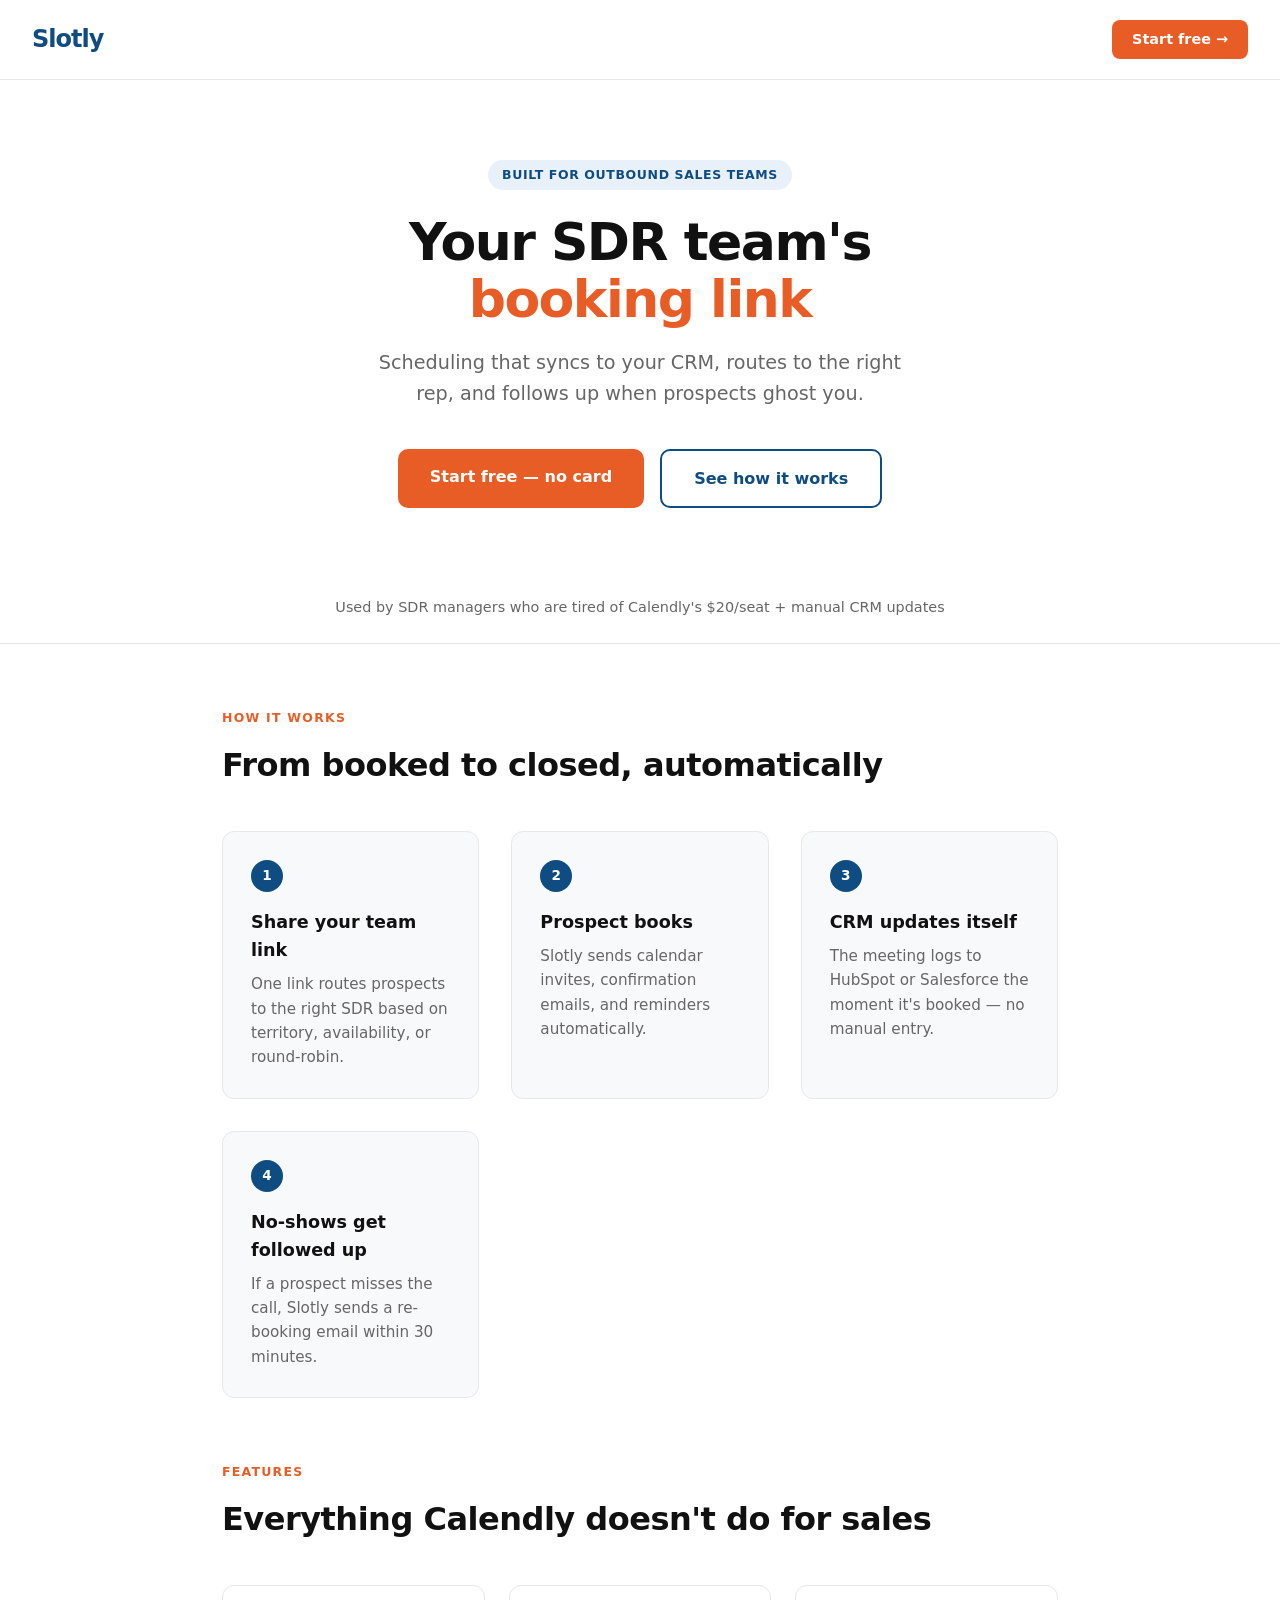
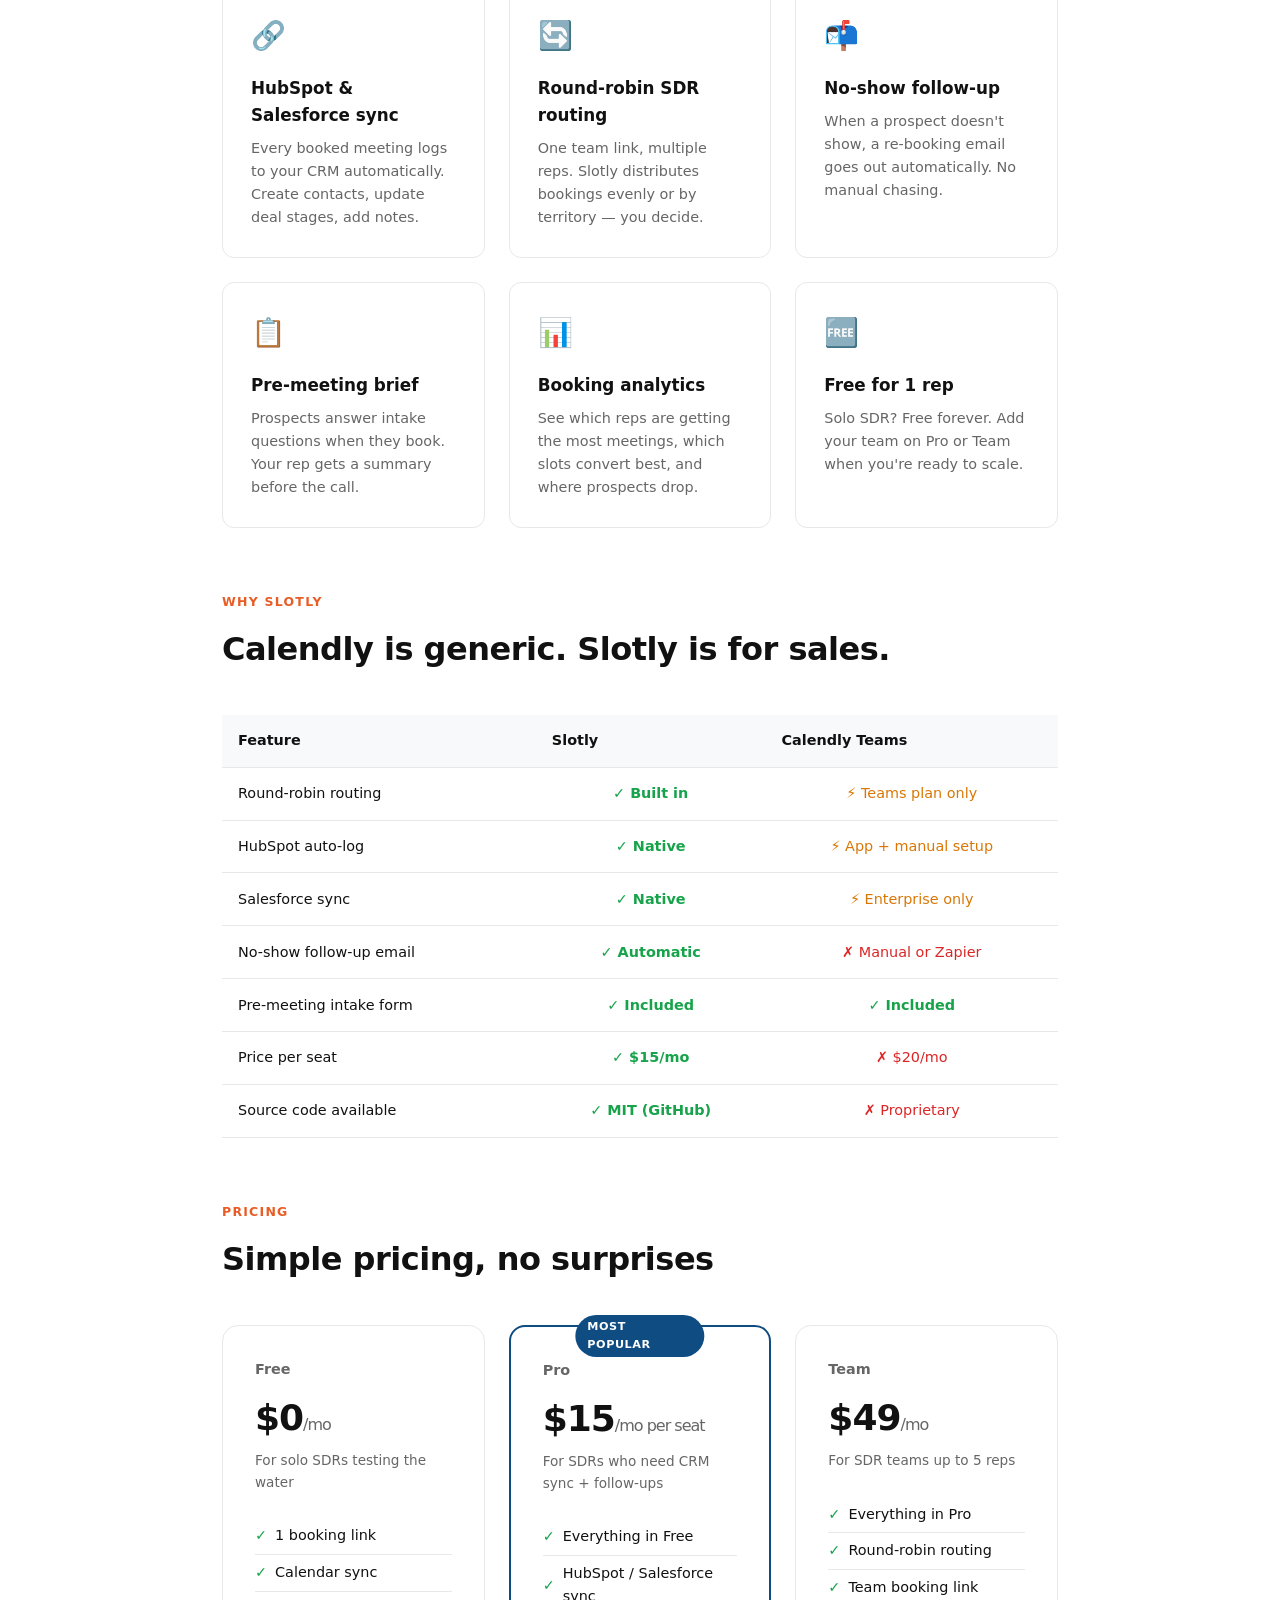
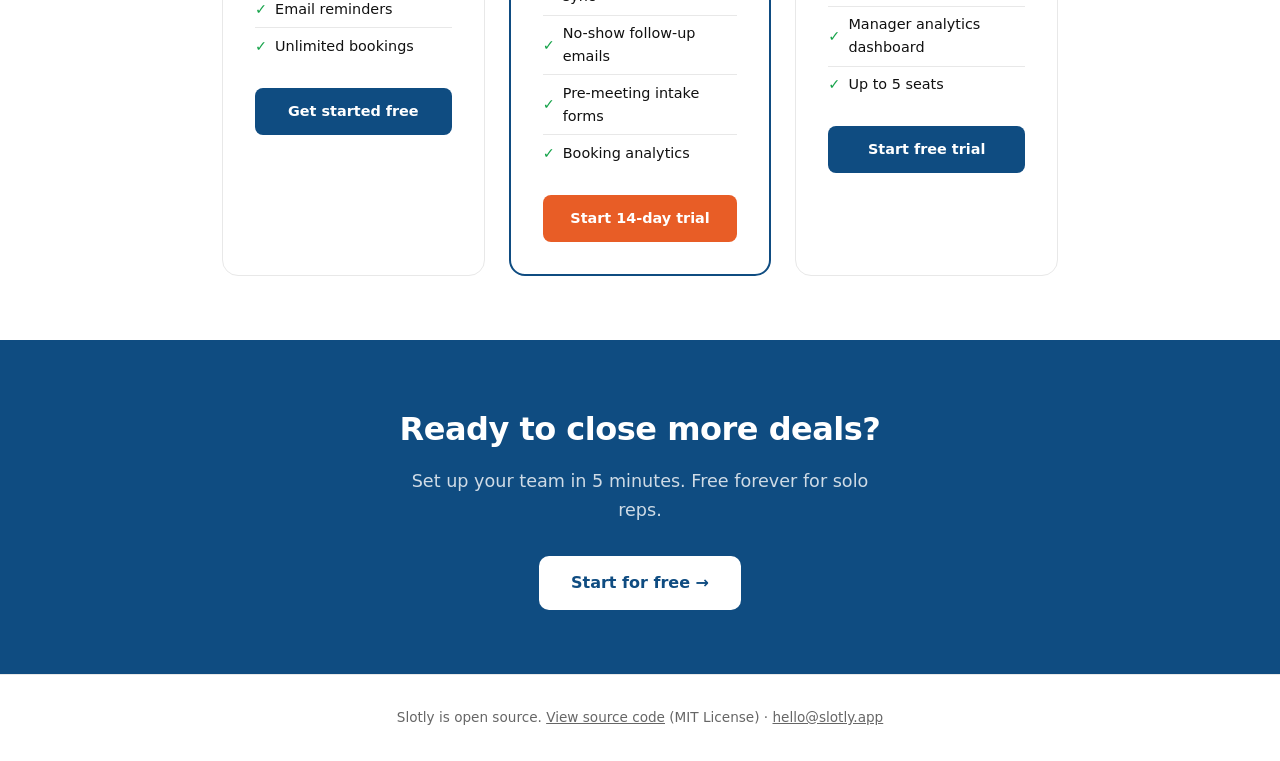
==== landing_page/index.html @ a9d8796b "feat(gtm): SDR-focused landing page replacing service-professional copy Vertical pivot: coaches/cons" ====
<!DOCTYPE html>
<html lang="en">
<head>
  <meta charset="UTF-8">
  <meta name="viewport" content="width=device-width, initial-scale=1.0">
  <title>Slotly — Scheduling built for SDR teams</title>
  <meta name="description" content="The booking link your sales team actually needs. CRM sync, round-robin routing, and no-show follow-up built in. $15/mo per rep.">
  <meta property="og:title" content="Slotly — Scheduling built for closing">
  <meta property="og:description" content="Calendly for outbound sales teams. Syncs to HubSpot/Salesforce, routes to the right rep, and follows up on no-shows automatically.">
  <meta property="og:type" content="website">
  <style>
    *, *::before, *::after { box-sizing: border-box; margin: 0; padding: 0; }

    :root {
      --blue: #0F4C81;
      --blue-dark: #0a3660;
      --blue-light: #e8f0fa;
      --orange: #E85D26;
      --text: #111;
      --muted: #666;
      --border: #e8e8e8;
    }

    body {
      font-family: -apple-system, BlinkMacSystemFont, 'Segoe UI', system-ui, sans-serif;
      color: var(--text);
      background: #fff;
      line-height: 1.6;
    }

    /* NAV */
    nav {
      display: flex;
      justify-content: space-between;
      align-items: center;
      padding: 1.25rem 2rem;
      border-bottom: 1px solid var(--border);
      position: sticky;
      top: 0;
      background: rgba(255,255,255,0.95);
      backdrop-filter: blur(8px);
      z-index: 100;
    }
    .logo { font-size: 1.5rem; font-weight: 800; color: var(--blue); text-decoration: none; letter-spacing: -1px; }
    .nav-cta {
      background: var(--orange); color: white; border: none;
      padding: 0.5rem 1.25rem; border-radius: 8px;
      font-size: 0.9rem; font-weight: 600; cursor: pointer; text-decoration: none;
      transition: background 0.2s;
    }
    .nav-cta:hover { background: #c94d1e; }

    /* HERO */
    .hero {
      max-width: 780px; margin: 5rem auto 4rem;
      padding: 0 2rem; text-align: center;
    }
    .hero-badge {
      display: inline-block; background: var(--blue-light); color: var(--blue);
      font-size: 0.78rem; font-weight: 700; padding: 0.3rem 0.85rem;
      border-radius: 100px; margin-bottom: 1.5rem;
      text-transform: uppercase; letter-spacing: 0.05em;
    }
    h1 {
      font-size: clamp(2rem, 5vw, 3.25rem);
      font-weight: 900; line-height: 1.1; letter-spacing: -1.5px;
      margin-bottom: 1.25rem;
    }
    h1 span { color: var(--orange); }
    .hero p {
      font-size: 1.2rem; color: var(--muted); max-width: 540px;
      margin: 0 auto 2.5rem;
    }
    .hero-ctas { display: flex; gap: 1rem; justify-content: center; flex-wrap: wrap; }
    .btn-primary {
      background: var(--orange); color: white;
      padding: 0.9rem 2rem; border-radius: 10px;
      font-size: 1rem; font-weight: 700; text-decoration: none;
      transition: background 0.2s; display: inline-block;
    }
    .btn-primary:hover { background: #c94d1e; }
    .btn-secondary {
      background: transparent; color: var(--blue);
      padding: 0.9rem 2rem; border-radius: 10px;
      font-size: 1rem; font-weight: 600; text-decoration: none;
      border: 2px solid var(--blue); transition: all 0.2s; display: inline-block;
    }
    .btn-secondary:hover { background: var(--blue); color: white; }

    /* SOCIAL PROOF */
    .proof {
      text-align: center; padding: 1.5rem 2rem;
      color: var(--muted); font-size: 0.9rem; border-bottom: 1px solid var(--border);
    }

    /* HOW IT WORKS */
    .section { max-width: 900px; margin: 4rem auto; padding: 0 2rem; }
    .section-label {
      font-size: 0.78rem; font-weight: 700; color: var(--orange);
      text-transform: uppercase; letter-spacing: 0.1em; margin-bottom: 0.75rem;
    }
    h2 { font-size: 2rem; font-weight: 800; letter-spacing: -0.5px; margin-bottom: 2.5rem; }

    .steps { display: grid; grid-template-columns: repeat(auto-fit, minmax(220px, 1fr)); gap: 2rem; }
    .step {
      background: #f8f9fa; border-radius: 12px; padding: 1.75rem;
      border: 1px solid var(--border);
    }
    .step-num {
      width: 2rem; height: 2rem; border-radius: 50%;
      background: var(--blue); color: white;
      font-size: 0.85rem; font-weight: 700;
      display: flex; align-items: center; justify-content: center;
      margin-bottom: 1rem;
    }
    .step h3 { font-size: 1.1rem; font-weight: 700; margin-bottom: 0.5rem; }
    .step p { font-size: 0.95rem; color: var(--muted); }

    /* FEATURES */
    .features { display: grid; grid-template-columns: repeat(auto-fit, minmax(260px, 1fr)); gap: 1.5rem; }
    .feature {
      padding: 1.75rem; border: 1px solid var(--border); border-radius: 12px;
    }
    .feature-icon { font-size: 1.75rem; margin-bottom: 1rem; }
    .feature h3 { font-size: 1.05rem; font-weight: 700; margin-bottom: 0.5rem; }
    .feature p { font-size: 0.9rem; color: var(--muted); }

    /* PRICING */
    .pricing { display: grid; grid-template-columns: repeat(auto-fit, minmax(220px, 1fr)); gap: 1.5rem; }
    .plan {
      border: 1px solid var(--border); border-radius: 16px;
      padding: 2rem; position: relative;
    }
    .plan.featured {
      border-color: var(--blue); border-width: 2px;
    }
    .plan-badge {
      position: absolute; top: -0.75rem; left: 50%; transform: translateX(-50%);
      background: var(--blue); color: white;
      font-size: 0.7rem; font-weight: 700; padding: 0.2rem 0.75rem;
      border-radius: 100px; text-transform: uppercase; letter-spacing: 0.05em;
    }
    .plan-name { font-size: 0.9rem; font-weight: 600; color: var(--muted); margin-bottom: 0.5rem; }
    .plan-price { font-size: 2.25rem; font-weight: 900; letter-spacing: -1px; margin-bottom: 0.25rem; }
    .plan-price span { font-size: 1rem; font-weight: 400; color: var(--muted); }
    .plan-desc { font-size: 0.85rem; color: var(--muted); margin-bottom: 1.5rem; }
    .plan ul { list-style: none; padding: 0; margin-bottom: 1.5rem; }
    .plan ul li {
      font-size: 0.9rem; padding: 0.4rem 0;
      border-bottom: 1px solid var(--border);
      display: flex; align-items: center; gap: 0.5rem;
    }
    .plan ul li:last-child { border-bottom: none; }
    .check { color: #16a34a; font-weight: 700; }
    .plan-cta {
      display: block; text-align: center;
      background: var(--blue); color: white;
      padding: 0.75rem; border-radius: 8px;
      font-size: 0.9rem; font-weight: 600; text-decoration: none;
      transition: background 0.2s;
    }
    .plan-cta:hover { background: var(--blue-dark); }
    .plan.featured .plan-cta { background: var(--orange); }
    .plan.featured .plan-cta:hover { background: #c94d1e; }

    /* VS TABLE */
    .vs-table { width: 100%; border-collapse: collapse; margin-top: 2rem; }
    .vs-table th, .vs-table td {
      padding: 0.9rem 1rem; text-align: left; font-size: 0.9rem;
      border-bottom: 1px solid var(--border);
    }
    .vs-table th { font-weight: 700; background: #f8f9fa; }
    .vs-table td:not(:first-child) { text-align: center; }
    .v-yes { color: #16a34a; font-weight: 700; }
    .v-no { color: #dc2626; }
    .v-partial { color: #d97706; }

    /* CTA BAND */
    .cta-band {
      background: var(--blue); color: white;
      text-align: center; padding: 4rem 2rem;
      margin: 4rem 0 0;
    }
    .cta-band h2 { color: white; margin-bottom: 0.75rem; }
    .cta-band p { color: rgba(255,255,255,0.8); max-width: 480px; margin: 0 auto 2rem; font-size: 1.1rem; }
    .btn-white {
      background: white; color: var(--blue);
      padding: 0.9rem 2rem; border-radius: 10px;
      font-size: 1rem; font-weight: 700; text-decoration: none;
      display: inline-block; transition: opacity 0.2s;
    }
    .btn-white:hover { opacity: 0.9; }

    /* FOOTER */
    footer {
      text-align: center; padding: 2rem;
      color: var(--muted); font-size: 0.85rem;
      border-top: 1px solid var(--border);
    }
    footer a { color: var(--muted); }
  </style>
</head>
<body>

<!-- NAV -->
<nav>
  <a href="/" class="logo">Slotly</a>
  <a href="#pricing" class="nav-cta">Start free →</a>
</nav>

<!-- HERO -->
<section class="hero">
  <div class="hero-badge">Built for outbound sales teams</div>
  <h1>Your SDR team's<br><span>booking link</span></h1>
  <p>Scheduling that syncs to your CRM, routes to the right rep, and follows up when prospects ghost you.</p>
  <div class="hero-ctas">
    <a href="#pricing" class="btn-primary">Start free — no card</a>
    <a href="#how-it-works" class="btn-secondary">See how it works</a>
  </div>
</section>

<!-- PROOF -->
<div class="proof">
  Used by SDR managers who are tired of Calendly's $20/seat + manual CRM updates
</div>

<!-- HOW IT WORKS -->
<section class="section" id="how-it-works">
  <div class="section-label">How it works</div>
  <h2>From booked to closed, automatically</h2>
  <div class="steps">
    <div class="step">
      <div class="step-num">1</div>
      <h3>Share your team link</h3>
      <p>One link routes prospects to the right SDR based on territory, availability, or round-robin.</p>
    </div>
    <div class="step">
      <div class="step-num">2</div>
      <h3>Prospect books</h3>
      <p>Slotly sends calendar invites, confirmation emails, and reminders automatically.</p>
    </div>
    <div class="step">
      <div class="step-num">3</div>
      <h3>CRM updates itself</h3>
      <p>The meeting logs to HubSpot or Salesforce the moment it's booked — no manual entry.</p>
    </div>
    <div class="step">
      <div class="step-num">4</div>
      <h3>No-shows get followed up</h3>
      <p>If a prospect misses the call, Slotly sends a re-booking email within 30 minutes.</p>
    </div>
  </div>
</section>

<!-- FEATURES -->
<section class="section">
  <div class="section-label">Features</div>
  <h2>Everything Calendly doesn't do for sales</h2>
  <div class="features">
    <div class="feature">
      <div class="feature-icon">🔗</div>
      <h3>HubSpot & Salesforce sync</h3>
      <p>Every booked meeting logs to your CRM automatically. Create contacts, update deal stages, add notes.</p>
    </div>
    <div class="feature">
      <div class="feature-icon">🔄</div>
      <h3>Round-robin SDR routing</h3>
      <p>One team link, multiple reps. Slotly distributes bookings evenly or by territory — you decide.</p>
    </div>
    <div class="feature">
      <div class="feature-icon">📬</div>
      <h3>No-show follow-up</h3>
      <p>When a prospect doesn't show, a re-booking email goes out automatically. No manual chasing.</p>
    </div>
    <div class="feature">
      <div class="feature-icon">📋</div>
      <h3>Pre-meeting brief</h3>
      <p>Prospects answer intake questions when they book. Your rep gets a summary before the call.</p>
    </div>
    <div class="feature">
      <div class="feature-icon">📊</div>
      <h3>Booking analytics</h3>
      <p>See which reps are getting the most meetings, which slots convert best, and where prospects drop.</p>
    </div>
    <div class="feature">
      <div class="feature-icon">🆓</div>
      <h3>Free for 1 rep</h3>
      <p>Solo SDR? Free forever. Add your team on Pro or Team when you're ready to scale.</p>
    </div>
  </div>
</section>

<!-- VS TABLE -->
<section class="section">
  <div class="section-label">Why Slotly</div>
  <h2>Calendly is generic. Slotly is for sales.</h2>
  <table class="vs-table">
    <thead>
      <tr>
        <th>Feature</th>
        <th>Slotly</th>
        <th>Calendly Teams</th>
      </tr>
    </thead>
    <tbody>
      <tr>
        <td>Round-robin routing</td>
        <td class="v-yes">✓ Built in</td>
        <td class="v-partial">⚡ Teams plan only</td>
      </tr>
      <tr>
        <td>HubSpot auto-log</td>
        <td class="v-yes">✓ Native</td>
        <td class="v-partial">⚡ App + manual setup</td>
      </tr>
      <tr>
        <td>Salesforce sync</td>
        <td class="v-yes">✓ Native</td>
        <td class="v-partial">⚡ Enterprise only</td>
      </tr>
      <tr>
        <td>No-show follow-up email</td>
        <td class="v-yes">✓ Automatic</td>
        <td class="v-no">✗ Manual or Zapier</td>
      </tr>
      <tr>
        <td>Pre-meeting intake form</td>
        <td class="v-yes">✓ Included</td>
        <td class="v-yes">✓ Included</td>
      </tr>
      <tr>
        <td>Price per seat</td>
        <td class="v-yes">✓ $15/mo</td>
        <td class="v-no">✗ $20/mo</td>
      </tr>
      <tr>
        <td>Source code available</td>
        <td class="v-yes">✓ MIT (GitHub)</td>
        <td class="v-no">✗ Proprietary</td>
      </tr>
    </tbody>
  </table>
</section>

<!-- PRICING -->
<section class="section" id="pricing">
  <div class="section-label">Pricing</div>
  <h2>Simple pricing, no surprises</h2>
  <div class="pricing">
    <div class="plan">
      <div class="plan-name">Free</div>
      <div class="plan-price">$0<span>/mo</span></div>
      <div class="plan-desc">For solo SDRs testing the water</div>
      <ul>
        <li><span class="check">✓</span> 1 booking link</li>
        <li><span class="check">✓</span> Calendar sync</li>
        <li><span class="check">✓</span> Email reminders</li>
        <li><span class="check">✓</span> Unlimited bookings</li>
      </ul>
      <a href="#" class="plan-cta">Get started free</a>
    </div>
    <div class="plan featured">
      <div class="plan-badge">Most popular</div>
      <div class="plan-name">Pro</div>
      <div class="plan-price">$15<span>/mo per seat</span></div>
      <div class="plan-desc">For SDRs who need CRM sync + follow-ups</div>
      <ul>
        <li><span class="check">✓</span> Everything in Free</li>
        <li><span class="check">✓</span> HubSpot / Salesforce sync</li>
        <li><span class="check">✓</span> No-show follow-up emails</li>
        <li><span class="check">✓</span> Pre-meeting intake forms</li>
        <li><span class="check">✓</span> Booking analytics</li>
      </ul>
      <a href="#" class="plan-cta">Start 14-day trial</a>
    </div>
    <div class="plan">
      <div class="plan-name">Team</div>
      <div class="plan-price">$49<span>/mo</span></div>
      <div class="plan-desc">For SDR teams up to 5 reps</div>
      <ul>
        <li><span class="check">✓</span> Everything in Pro</li>
        <li><span class="check">✓</span> Round-robin routing</li>
        <li><span class="check">✓</span> Team booking link</li>
        <li><span class="check">✓</span> Manager analytics dashboard</li>
        <li><span class="check">✓</span> Up to 5 seats</li>
      </ul>
      <a href="#" class="plan-cta">Start free trial</a>
    </div>
  </div>
</section>

<!-- FINAL CTA -->
<div class="cta-band">
  <h2>Ready to close more deals?</h2>
  <p>Set up your team in 5 minutes. Free forever for solo reps.</p>
  <a href="#" class="btn-white">Start for free →</a>
</div>

<!-- FOOTER -->
<footer>
  <p>Slotly is open source. <a href="https://github.com/Acustimet/slotly">View source code</a> (MIT License) · <a href="mailto:hello@slotly.app">hello@slotly.app</a></p>
</footer>

</body>
</html>
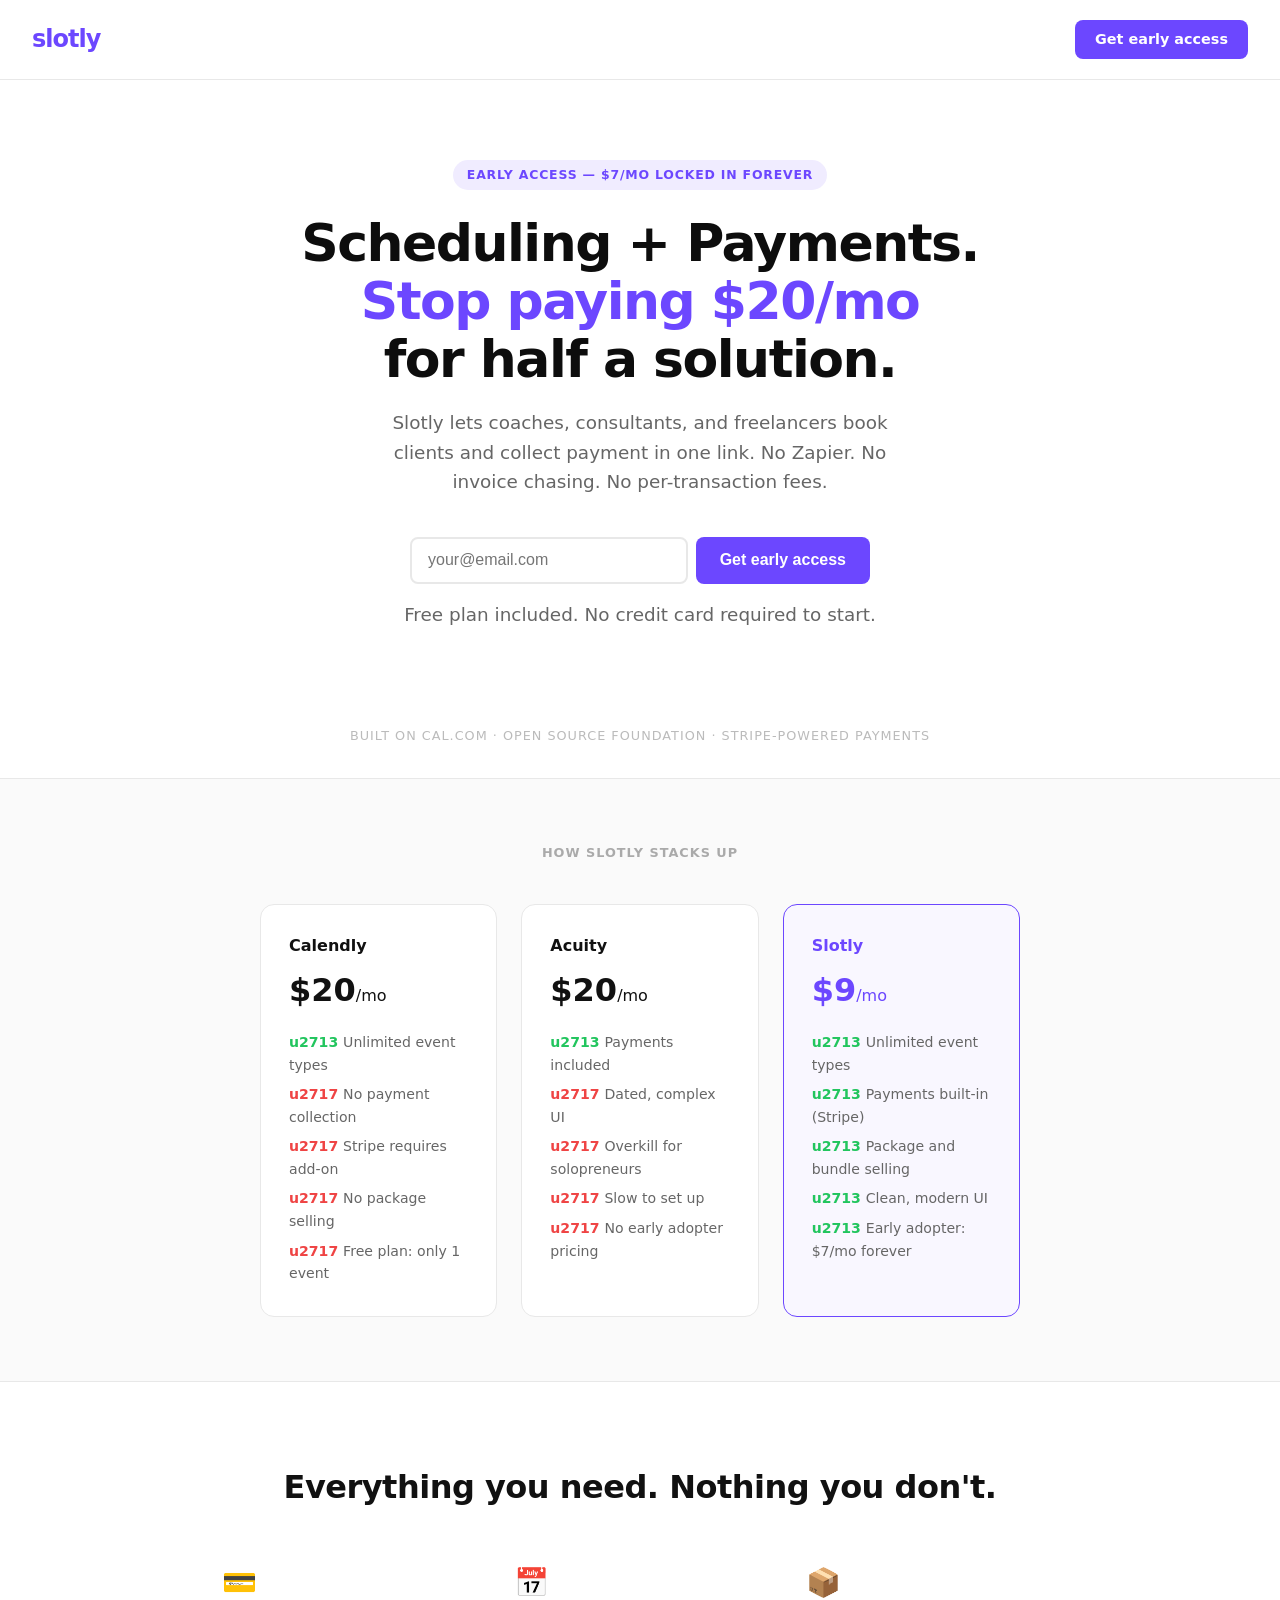
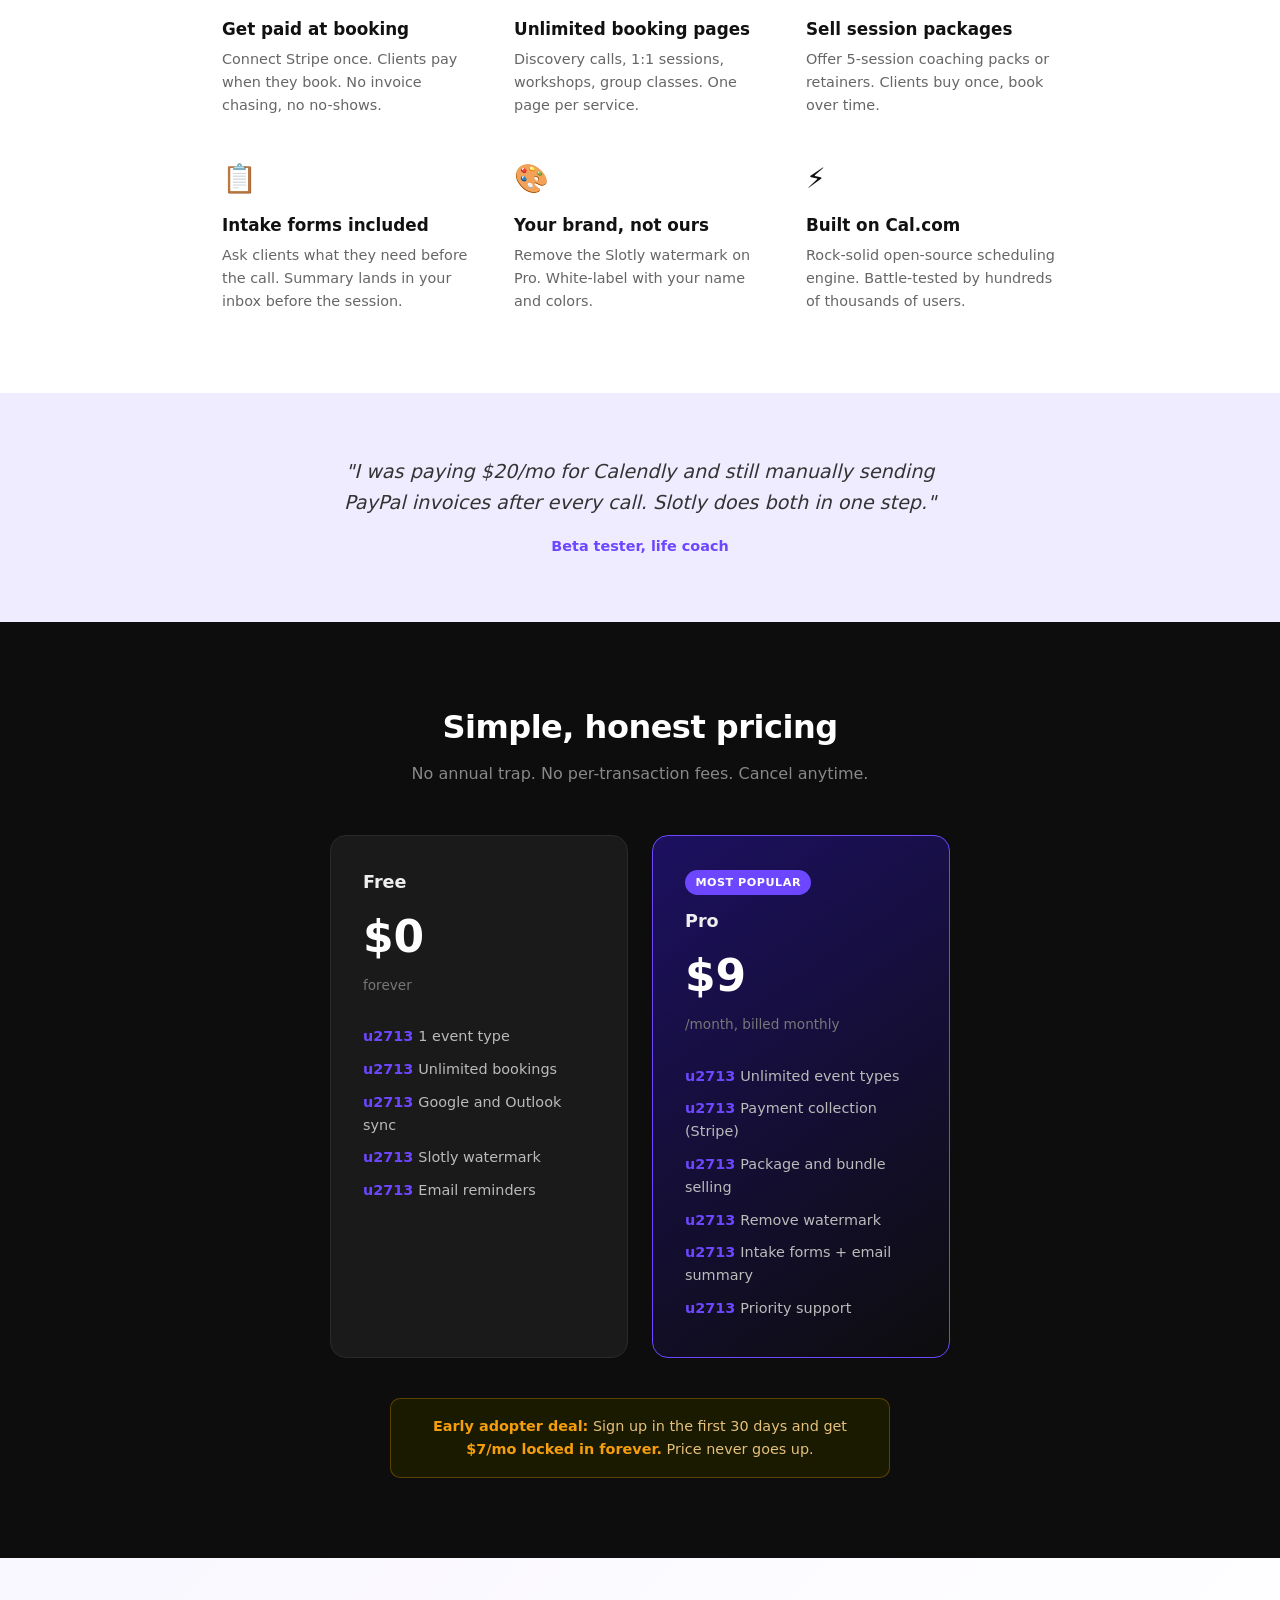
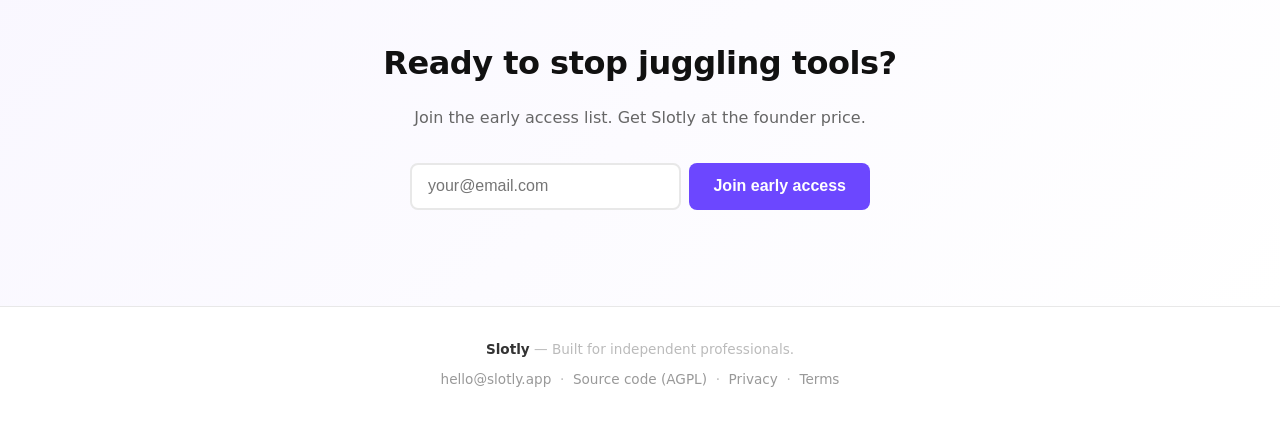
==== commit ac2311fa: "revert(gtm): restore coach/consultant ICP — SDR pivot contradicts SON-7.1 decision\n\nSON-7.1 explic" ====
--- a/landing_page/index.html
+++ b/landing_page/index.html
@@ -3,403 +3,173 @@
 <head>
   <meta charset="UTF-8">
   <meta name="viewport" content="width=device-width, initial-scale=1.0">
-  <title>Slotly — Scheduling built for SDR teams</title>
-  <meta name="description" content="The booking link your sales team actually needs. CRM sync, round-robin routing, and no-show follow-up built in. $15/mo per rep.">
-  <meta property="og:title" content="Slotly — Scheduling built for closing">
-  <meta property="og:description" content="Calendly for outbound sales teams. Syncs to HubSpot/Salesforce, routes to the right rep, and follows up on no-shows automatically.">
+  <title>Slotly — Scheduling + Payments for Coaches and Consultants</title>
+  <meta name="description" content="Book clients and collect payment in one link. $9/mo. No per-transaction fees.">
+  <meta property="og:title" content="Slotly — Scheduling + Payments. $9/mo.">
+  <meta property="og:description" content="Stop juggling Calendly and Stripe. One link, book and pay. Built for coaches, consultants, and freelancers.">
   <meta property="og:type" content="website">
   <style>
     *, *::before, *::after { box-sizing: border-box; margin: 0; padding: 0; }
-
-    :root {
-      --blue: #0F4C81;
-      --blue-dark: #0a3660;
-      --blue-light: #e8f0fa;
-      --orange: #E85D26;
-      --text: #111;
-      --muted: #666;
-      --border: #e8e8e8;
-    }
-
-    body {
-      font-family: -apple-system, BlinkMacSystemFont, 'Segoe UI', system-ui, sans-serif;
-      color: var(--text);
-      background: #fff;
-      line-height: 1.6;
-    }
-
-    /* NAV */
-    nav {
-      display: flex;
-      justify-content: space-between;
-      align-items: center;
-      padding: 1.25rem 2rem;
-      border-bottom: 1px solid var(--border);
-      position: sticky;
-      top: 0;
-      background: rgba(255,255,255,0.95);
-      backdrop-filter: blur(8px);
-      z-index: 100;
-    }
-    .logo { font-size: 1.5rem; font-weight: 800; color: var(--blue); text-decoration: none; letter-spacing: -1px; }
-    .nav-cta {
-      background: var(--orange); color: white; border: none;
-      padding: 0.5rem 1.25rem; border-radius: 8px;
-      font-size: 0.9rem; font-weight: 600; cursor: pointer; text-decoration: none;
-      transition: background 0.2s;
-    }
-    .nav-cta:hover { background: #c94d1e; }
-
-    /* HERO */
-    .hero {
-      max-width: 780px; margin: 5rem auto 4rem;
-      padding: 0 2rem; text-align: center;
-    }
-    .hero-badge {
-      display: inline-block; background: var(--blue-light); color: var(--blue);
-      font-size: 0.78rem; font-weight: 700; padding: 0.3rem 0.85rem;
-      border-radius: 100px; margin-bottom: 1.5rem;
-      text-transform: uppercase; letter-spacing: 0.05em;
-    }
-    h1 {
-      font-size: clamp(2rem, 5vw, 3.25rem);
-      font-weight: 900; line-height: 1.1; letter-spacing: -1.5px;
-      margin-bottom: 1.25rem;
-    }
-    h1 span { color: var(--orange); }
-    .hero p {
-      font-size: 1.2rem; color: var(--muted); max-width: 540px;
-      margin: 0 auto 2.5rem;
-    }
-    .hero-ctas { display: flex; gap: 1rem; justify-content: center; flex-wrap: wrap; }
-    .btn-primary {
-      background: var(--orange); color: white;
-      padding: 0.9rem 2rem; border-radius: 10px;
-      font-size: 1rem; font-weight: 700; text-decoration: none;
-      transition: background 0.2s; display: inline-block;
-    }
-    .btn-primary:hover { background: #c94d1e; }
-    .btn-secondary {
-      background: transparent; color: var(--blue);
-      padding: 0.9rem 2rem; border-radius: 10px;
-      font-size: 1rem; font-weight: 600; text-decoration: none;
-      border: 2px solid var(--blue); transition: all 0.2s; display: inline-block;
-    }
-    .btn-secondary:hover { background: var(--blue); color: white; }
-
-    /* SOCIAL PROOF */
-    .proof {
-      text-align: center; padding: 1.5rem 2rem;
-      color: var(--muted); font-size: 0.9rem; border-bottom: 1px solid var(--border);
-    }
-
-    /* HOW IT WORKS */
-    .section { max-width: 900px; margin: 4rem auto; padding: 0 2rem; }
-    .section-label {
-      font-size: 0.78rem; font-weight: 700; color: var(--orange);
-      text-transform: uppercase; letter-spacing: 0.1em; margin-bottom: 0.75rem;
-    }
-    h2 { font-size: 2rem; font-weight: 800; letter-spacing: -0.5px; margin-bottom: 2.5rem; }
-
-    .steps { display: grid; grid-template-columns: repeat(auto-fit, minmax(220px, 1fr)); gap: 2rem; }
-    .step {
-      background: #f8f9fa; border-radius: 12px; padding: 1.75rem;
-      border: 1px solid var(--border);
-    }
-    .step-num {
-      width: 2rem; height: 2rem; border-radius: 50%;
-      background: var(--blue); color: white;
-      font-size: 0.85rem; font-weight: 700;
-      display: flex; align-items: center; justify-content: center;
-      margin-bottom: 1rem;
-    }
-    .step h3 { font-size: 1.1rem; font-weight: 700; margin-bottom: 0.5rem; }
-    .step p { font-size: 0.95rem; color: var(--muted); }
-
-    /* FEATURES */
-    .features { display: grid; grid-template-columns: repeat(auto-fit, minmax(260px, 1fr)); gap: 1.5rem; }
-    .feature {
-      padding: 1.75rem; border: 1px solid var(--border); border-radius: 12px;
-    }
-    .feature-icon { font-size: 1.75rem; margin-bottom: 1rem; }
-    .feature h3 { font-size: 1.05rem; font-weight: 700; margin-bottom: 0.5rem; }
+    :root { --purple: #6c47ff; --purple-dark: #5a38d9; --purple-light: #f0ecff; --muted: #666; --border: #e8e8e8; }
+    body { font-family: -apple-system, BlinkMacSystemFont, 'Segoe UI', system-ui, sans-serif; color: #111; background: #fff; line-height: 1.6; }
+    nav { display: flex; justify-content: space-between; align-items: center; padding: 1.25rem 2rem; border-bottom: 1px solid var(--border); position: sticky; top: 0; background: rgba(255,255,255,0.95); backdrop-filter: blur(8px); z-index: 100; }
+    .logo { font-size: 1.5rem; font-weight: 800; color: var(--purple); text-decoration: none; letter-spacing: -1px; }
+    .nav-cta { background: var(--purple); color: white; border: none; padding: 0.5rem 1.25rem; border-radius: 8px; font-size: 0.9rem; font-weight: 600; cursor: pointer; text-decoration: none; transition: background 0.2s; }
+    .nav-cta:hover { background: var(--purple-dark); }
+    .hero { max-width: 760px; margin: 5rem auto 4rem; padding: 0 2rem; text-align: center; }
+    .hero-badge { display: inline-block; background: var(--purple-light); color: var(--purple); font-size: 0.78rem; font-weight: 700; padding: 0.3rem 0.85rem; border-radius: 100px; margin-bottom: 1.5rem; text-transform: uppercase; letter-spacing: 0.8px; }
+    .hero h1 { font-size: clamp(2rem, 5vw, 3.25rem); font-weight: 800; line-height: 1.12; letter-spacing: -1.5px; margin-bottom: 1.25rem; color: #0d0d0d; }
+    .hero h1 .accent { color: var(--purple); }
+    .hero p { font-size: 1.15rem; color: var(--muted); max-width: 560px; margin: 0 auto 2.5rem; }
+    .signup-form { display: flex; gap: 0.5rem; max-width: 460px; margin: 0 auto 1rem; flex-wrap: wrap; justify-content: center; }
+    .signup-form input[type="email"] { flex: 1; min-width: 220px; padding: 0.8rem 1rem; border: 2px solid var(--border); border-radius: 8px; font-size: 1rem; outline: none; transition: border-color 0.2s; }
+    .signup-form input[type="email"]:focus { border-color: var(--purple); }
+    .signup-form button { background: var(--purple); color: white; border: none; padding: 0.8rem 1.5rem; border-radius: 8px; font-size: 1rem; font-weight: 600; cursor: pointer; white-space: nowrap; transition: background 0.2s; }
+    .signup-form button:hover { background: var(--purple-dark); }
+    .form-note { font-size: 0.8rem; color: #999; }
+    .social-proof { text-align: center; padding: 2rem; color: #bbb; font-size: 0.8rem; text-transform: uppercase; letter-spacing: 1px; }
+    .comparison { background: #fafafa; border-top: 1px solid var(--border); border-bottom: 1px solid var(--border); padding: 4rem 2rem; text-align: center; }
+    .comparison h2 { font-size: 0.8rem; font-weight: 600; color: #aaa; text-transform: uppercase; letter-spacing: 1px; margin-bottom: 2.5rem; }
+    .compare-grid { display: grid; grid-template-columns: repeat(auto-fit, minmax(220px, 1fr)); gap: 1.5rem; max-width: 760px; margin: 0 auto; }
+    .compare-card { background: white; border: 1.5px solid var(--border); border-radius: 14px; padding: 1.75rem; text-align: left; }
+    .compare-card.winner { border-color: var(--purple); background: #f9f7ff; }
+    .app-name { font-weight: 700; font-size: 1rem; margin-bottom: 0.4rem; }
+    .slotly-name { color: var(--purple); }
+    .price-tag { font-size: 2rem; font-weight: 800; margin-bottom: 0.75rem; }
+    .slotly-price { color: var(--purple); }
+    .compare-card ul { list-style: none; font-size: 0.88rem; color: var(--muted); }
+    .compare-card ul li { padding: 0.22rem 0; }
+    .compare-card ul li.yes::before { content: "\u2713 "; color: #22c55e; font-weight: 700; }
+    .compare-card ul li.no::before  { content: "\u2717 "; color: #ef4444; font-weight: 700; }
+    .features { max-width: 900px; margin: 5rem auto; padding: 0 2rem; }
+    .features h2 { text-align: center; font-size: 2rem; font-weight: 800; letter-spacing: -0.5px; margin-bottom: 3rem; }
+    .features-grid { display: grid; grid-template-columns: repeat(auto-fit, minmax(240px, 1fr)); gap: 2.5rem; }
+    .feature-icon { font-size: 1.75rem; margin-bottom: 0.6rem; }
+    .feature h3 { font-size: 1.05rem; font-weight: 700; margin-bottom: 0.35rem; }
     .feature p { font-size: 0.9rem; color: var(--muted); }
-
-    /* PRICING */
-    .pricing { display: grid; grid-template-columns: repeat(auto-fit, minmax(220px, 1fr)); gap: 1.5rem; }
-    .plan {
-      border: 1px solid var(--border); border-radius: 16px;
-      padding: 2rem; position: relative;
-    }
-    .plan.featured {
-      border-color: var(--blue); border-width: 2px;
-    }
-    .plan-badge {
-      position: absolute; top: -0.75rem; left: 50%; transform: translateX(-50%);
-      background: var(--blue); color: white;
-      font-size: 0.7rem; font-weight: 700; padding: 0.2rem 0.75rem;
-      border-radius: 100px; text-transform: uppercase; letter-spacing: 0.05em;
-    }
-    .plan-name { font-size: 0.9rem; font-weight: 600; color: var(--muted); margin-bottom: 0.5rem; }
-    .plan-price { font-size: 2.25rem; font-weight: 900; letter-spacing: -1px; margin-bottom: 0.25rem; }
-    .plan-price span { font-size: 1rem; font-weight: 400; color: var(--muted); }
-    .plan-desc { font-size: 0.85rem; color: var(--muted); margin-bottom: 1.5rem; }
-    .plan ul { list-style: none; padding: 0; margin-bottom: 1.5rem; }
-    .plan ul li {
-      font-size: 0.9rem; padding: 0.4rem 0;
-      border-bottom: 1px solid var(--border);
-      display: flex; align-items: center; gap: 0.5rem;
-    }
-    .plan ul li:last-child { border-bottom: none; }
-    .check { color: #16a34a; font-weight: 700; }
-    .plan-cta {
-      display: block; text-align: center;
-      background: var(--blue); color: white;
-      padding: 0.75rem; border-radius: 8px;
-      font-size: 0.9rem; font-weight: 600; text-decoration: none;
-      transition: background 0.2s;
-    }
-    .plan-cta:hover { background: var(--blue-dark); }
-    .plan.featured .plan-cta { background: var(--orange); }
-    .plan.featured .plan-cta:hover { background: #c94d1e; }
-
-    /* VS TABLE */
-    .vs-table { width: 100%; border-collapse: collapse; margin-top: 2rem; }
-    .vs-table th, .vs-table td {
-      padding: 0.9rem 1rem; text-align: left; font-size: 0.9rem;
-      border-bottom: 1px solid var(--border);
-    }
-    .vs-table th { font-weight: 700; background: #f8f9fa; }
-    .vs-table td:not(:first-child) { text-align: center; }
-    .v-yes { color: #16a34a; font-weight: 700; }
-    .v-no { color: #dc2626; }
-    .v-partial { color: #d97706; }
-
-    /* CTA BAND */
-    .cta-band {
-      background: var(--blue); color: white;
-      text-align: center; padding: 4rem 2rem;
-      margin: 4rem 0 0;
-    }
-    .cta-band h2 { color: white; margin-bottom: 0.75rem; }
-    .cta-band p { color: rgba(255,255,255,0.8); max-width: 480px; margin: 0 auto 2rem; font-size: 1.1rem; }
-    .btn-white {
-      background: white; color: var(--blue);
-      padding: 0.9rem 2rem; border-radius: 10px;
-      font-size: 1rem; font-weight: 700; text-decoration: none;
-      display: inline-block; transition: opacity 0.2s;
-    }
-    .btn-white:hover { opacity: 0.9; }
-
-    /* FOOTER */
-    footer {
-      text-align: center; padding: 2rem;
-      color: var(--muted); font-size: 0.85rem;
-      border-top: 1px solid var(--border);
-    }
-    footer a { color: var(--muted); }
+    .quote-section { background: var(--purple-light); padding: 4rem 2rem; text-align: center; }
+    .quote-section blockquote { max-width: 600px; margin: 0 auto; font-size: 1.2rem; font-style: italic; color: #333; line-height: 1.6; }
+    .quote-section cite { display: block; margin-top: 1rem; font-size: 0.9rem; color: var(--purple); font-style: normal; font-weight: 600; }
+    .pricing { background: #0d0d0d; color: white; padding: 5rem 2rem; text-align: center; }
+    .pricing h2 { font-size: 2rem; font-weight: 800; letter-spacing: -0.5px; margin-bottom: 0.5rem; }
+    .pricing .subtitle { color: #888; margin-bottom: 3rem; font-size: 1rem; }
+    .pricing-grid { display: grid; grid-template-columns: repeat(auto-fit, minmax(240px, 1fr)); gap: 1.5rem; max-width: 620px; margin: 0 auto 2.5rem; }
+    .plan { background: #1a1a1a; border: 1.5px solid #2a2a2a; border-radius: 16px; padding: 2rem; text-align: left; }
+    .plan.pro { border-color: var(--purple); background: linear-gradient(145deg, #1c1060 0%, #0d0d0d 100%); }
+    .plan-badge { display: inline-block; background: var(--purple); color: white; font-size: 0.7rem; font-weight: 700; padding: 0.2rem 0.65rem; border-radius: 100px; text-transform: uppercase; letter-spacing: 0.5px; margin-bottom: 0.75rem; }
+    .plan h3 { font-size: 1.1rem; font-weight: 600; margin-bottom: 0.4rem; color: #eee; }
+    .plan .plan-price { font-size: 2.75rem; font-weight: 800; color: white; margin-bottom: 0.15rem; }
+    .plan .plan-period { font-size: 0.85rem; color: #777; margin-bottom: 1.5rem; }
+    .plan ul { list-style: none; font-size: 0.9rem; color: #bbb; }
+    .plan ul li { padding: 0.3rem 0; }
+    .plan ul li::before { content: "\u2713 "; color: var(--purple); font-weight: 700; }
+    .early-banner { background: #1a1a00; border: 1px solid rgba(245,158,11,0.3); border-radius: 10px; padding: 1rem 1.5rem; font-size: 0.9rem; color: #e5c07b; max-width: 500px; margin: 0 auto; }
+    .early-banner strong { color: #f59e0b; }
+    .cta-bottom { padding: 5rem 2rem; text-align: center; background: linear-gradient(135deg, #f9f7ff 0%, #fff 100%); }
+    .cta-bottom h2 { font-size: 2rem; font-weight: 800; letter-spacing: -0.5px; margin-bottom: 1rem; }
+    .cta-bottom p { color: var(--muted); margin-bottom: 2rem; }
+    footer { text-align: center; padding: 2rem; color: #bbb; font-size: 0.85rem; border-top: 1px solid var(--border); }
+    footer a { color: #999; text-decoration: none; }
+    footer a:hover { color: var(--purple); }
+    @media (max-width: 600px) { .hero { margin-top: 3rem; } .hero h1 { font-size: 2rem; } nav { padding: 1rem; } }
   </style>
 </head>
 <body>
-
-<!-- NAV -->
 <nav>
-  <a href="/" class="logo">Slotly</a>
-  <a href="#pricing" class="nav-cta">Start free →</a>
+  <a href="#" class="logo">slotly</a>
+  <a href="#signup" class="nav-cta">Get early access</a>
 </nav>
-
-<!-- HERO -->
 <section class="hero">
-  <div class="hero-badge">Built for outbound sales teams</div>
-  <h1>Your SDR team's<br><span>booking link</span></h1>
-  <p>Scheduling that syncs to your CRM, routes to the right rep, and follows up when prospects ghost you.</p>
-  <div class="hero-ctas">
-    <a href="#pricing" class="btn-primary">Start free — no card</a>
-    <a href="#how-it-works" class="btn-secondary">See how it works</a>
-  </div>
+  <div class="hero-badge">Early Access &mdash; $7/mo locked in forever</div>
+  <h1>Scheduling + Payments.<br><span class="accent">Stop paying $20/mo</span><br>for half a solution.</h1>
+  <p>Slotly lets coaches, consultants, and freelancers book clients and collect payment in one link. No Zapier. No invoice chasing. No per-transaction fees.</p>
+  <form class="signup-form" id="signup" action="REPLACE_WITH_FORMSPREE_URL" method="POST">
+    <input type="email" name="email" placeholder="your@email.com" required autocomplete="email">
+    <button type="submit">Get early access</button>
+  </form>
+  <p class="form-note">Free plan included. No credit card required to start.</p>
 </section>
-
-<!-- PROOF -->
-<div class="proof">
-  Used by SDR managers who are tired of Calendly's $20/seat + manual CRM updates
-</div>
-
-<!-- HOW IT WORKS -->
-<section class="section" id="how-it-works">
-  <div class="section-label">How it works</div>
-  <h2>From booked to closed, automatically</h2>
-  <div class="steps">
-    <div class="step">
-      <div class="step-num">1</div>
-      <h3>Share your team link</h3>
-      <p>One link routes prospects to the right SDR based on territory, availability, or round-robin.</p>
+<div class="social-proof">Built on Cal.com &middot; Open source foundation &middot; Stripe-powered payments</div>
+<section class="comparison">
+  <h2>How Slotly stacks up</h2>
+  <div class="compare-grid">
+    <div class="compare-card">
+      <div class="app-name">Calendly</div>
+      <div class="price-tag">$20<span style="font-size:1rem;font-weight:500;">/mo</span></div>
+      <ul>
+        <li class="yes">Unlimited event types</li>
+        <li class="no">No payment collection</li>
+        <li class="no">Stripe requires add-on</li>
+        <li class="no">No package selling</li>
+        <li class="no">Free plan: only 1 event</li>
+      </ul>
     </div>
-    <div class="step">
-      <div class="step-num">2</div>
-      <h3>Prospect books</h3>
-      <p>Slotly sends calendar invites, confirmation emails, and reminders automatically.</p>
+    <div class="compare-card">
+      <div class="app-name">Acuity</div>
+      <div class="price-tag">$20<span style="font-size:1rem;font-weight:500;">/mo</span></div>
+      <ul>
+        <li class="yes">Payments included</li>
+        <li class="no">Dated, complex UI</li>
+        <li class="no">Overkill for solopreneurs</li>
+        <li class="no">Slow to set up</li>
+        <li class="no">No early adopter pricing</li>
+      </ul>
     </div>
-    <div class="step">
-      <div class="step-num">3</div>
-      <h3>CRM updates itself</h3>
-      <p>The meeting logs to HubSpot or Salesforce the moment it's booked — no manual entry.</p>
-    </div>
-    <div class="step">
-      <div class="step-num">4</div>
-      <h3>No-shows get followed up</h3>
-      <p>If a prospect misses the call, Slotly sends a re-booking email within 30 minutes.</p>
+    <div class="compare-card winner">
+      <div class="app-name slotly-name">Slotly</div>
+      <div class="price-tag slotly-price">$9<span style="font-size:1rem;font-weight:500;">/mo</span></div>
+      <ul>
+        <li class="yes">Unlimited event types</li>
+        <li class="yes">Payments built-in (Stripe)</li>
+        <li class="yes">Package and bundle selling</li>
+        <li class="yes">Clean, modern UI</li>
+        <li class="yes">Early adopter: $7/mo forever</li>
+      </ul>
     </div>
   </div>
 </section>
-
-<!-- FEATURES -->
-<section class="section">
-  <div class="section-label">Features</div>
-  <h2>Everything Calendly doesn't do for sales</h2>
-  <div class="features">
-    <div class="feature">
-      <div class="feature-icon">🔗</div>
-      <h3>HubSpot & Salesforce sync</h3>
-      <p>Every booked meeting logs to your CRM automatically. Create contacts, update deal stages, add notes.</p>
+<section class="features">
+  <h2>Everything you need. Nothing you don't.</h2>
+  <div class="features-grid">
+    <div class="feature"><div class="feature-icon">&#128179;</div><h3>Get paid at booking</h3><p>Connect Stripe once. Clients pay when they book. No invoice chasing, no no-shows.</p></div>
+    <div class="feature"><div class="feature-icon">&#128197;</div><h3>Unlimited booking pages</h3><p>Discovery calls, 1:1 sessions, workshops, group classes. One page per service.</p></div>
+    <div class="feature"><div class="feature-icon">&#128230;</div><h3>Sell session packages</h3><p>Offer 5-session coaching packs or retainers. Clients buy once, book over time.</p></div>
+    <div class="feature"><div class="feature-icon">&#128203;</div><h3>Intake forms included</h3><p>Ask clients what they need before the call. Summary lands in your inbox before the session.</p></div>
+    <div class="feature"><div class="feature-icon">&#127912;</div><h3>Your brand, not ours</h3><p>Remove the Slotly watermark on Pro. White-label with your name and colors.</p></div>
+    <div class="feature"><div class="feature-icon">&#9889;</div><h3>Built on Cal.com</h3><p>Rock-solid open-source scheduling engine. Battle-tested by hundreds of thousands of users.</p></div>
+  </div>
+</section>
+<section class="quote-section">
+  <blockquote>"I was paying $20/mo for Calendly and still manually sending PayPal invoices after every call. Slotly does both in one step."</blockquote>
+  <cite>Beta tester, life coach</cite>
+</section>
+<section class="pricing">
+  <h2>Simple, honest pricing</h2>
+  <p class="subtitle">No annual trap. No per-transaction fees. Cancel anytime.</p>
+  <div class="pricing-grid">
+    <div class="plan">
+      <h3>Free</h3><div class="plan-price">$0</div><div class="plan-period">forever</div>
+      <ul><li>1 event type</li><li>Unlimited bookings</li><li>Google and Outlook sync</li><li>Slotly watermark</li><li>Email reminders</li></ul>
     </div>
-    <div class="feature">
-      <div class="feature-icon">🔄</div>
-      <h3>Round-robin SDR routing</h3>
-      <p>One team link, multiple reps. Slotly distributes bookings evenly or by territory — you decide.</p>
-    </div>
-    <div class="feature">
-      <div class="feature-icon">📬</div>
-      <h3>No-show follow-up</h3>
-      <p>When a prospect doesn't show, a re-booking email goes out automatically. No manual chasing.</p>
-    </div>
-    <div class="feature">
-      <div class="feature-icon">📋</div>
-      <h3>Pre-meeting brief</h3>
-      <p>Prospects answer intake questions when they book. Your rep gets a summary before the call.</p>
-    </div>
-    <div class="feature">
-      <div class="feature-icon">📊</div>
-      <h3>Booking analytics</h3>
-      <p>See which reps are getting the most meetings, which slots convert best, and where prospects drop.</p>
-    </div>
-    <div class="feature">
-      <div class="feature-icon">🆓</div>
-      <h3>Free for 1 rep</h3>
-      <p>Solo SDR? Free forever. Add your team on Pro or Team when you're ready to scale.</p>
+    <div class="plan pro">
+      <div class="plan-badge">Most popular</div>
+      <h3>Pro</h3><div class="plan-price">$9</div><div class="plan-period">/month, billed monthly</div>
+      <ul><li>Unlimited event types</li><li>Payment collection (Stripe)</li><li>Package and bundle selling</li><li>Remove watermark</li><li>Intake forms + email summary</li><li>Priority support</li></ul>
     </div>
   </div>
+  <div class="early-banner"><strong>Early adopter deal:</strong> Sign up in the first 30 days and get <strong>$7/mo locked in forever.</strong> Price never goes up.</div>
 </section>
-
-<!-- VS TABLE -->
-<section class="section">
-  <div class="section-label">Why Slotly</div>
-  <h2>Calendly is generic. Slotly is for sales.</h2>
-  <table class="vs-table">
-    <thead>
-      <tr>
-        <th>Feature</th>
-        <th>Slotly</th>
-        <th>Calendly Teams</th>
-      </tr>
-    </thead>
-    <tbody>
-      <tr>
-        <td>Round-robin routing</td>
-        <td class="v-yes">✓ Built in</td>
-        <td class="v-partial">⚡ Teams plan only</td>
-      </tr>
-      <tr>
-        <td>HubSpot auto-log</td>
-        <td class="v-yes">✓ Native</td>
-        <td class="v-partial">⚡ App + manual setup</td>
-      </tr>
-      <tr>
-        <td>Salesforce sync</td>
-        <td class="v-yes">✓ Native</td>
-        <td class="v-partial">⚡ Enterprise only</td>
-      </tr>
-      <tr>
-        <td>No-show follow-up email</td>
-        <td class="v-yes">✓ Automatic</td>
-        <td class="v-no">✗ Manual or Zapier</td>
-      </tr>
-      <tr>
-        <td>Pre-meeting intake form</td>
-        <td class="v-yes">✓ Included</td>
-        <td class="v-yes">✓ Included</td>
-      </tr>
-      <tr>
-        <td>Price per seat</td>
-        <td class="v-yes">✓ $15/mo</td>
-        <td class="v-no">✗ $20/mo</td>
-      </tr>
-      <tr>
-        <td>Source code available</td>
-        <td class="v-yes">✓ MIT (GitHub)</td>
-        <td class="v-no">✗ Proprietary</td>
-      </tr>
-    </tbody>
-  </table>
+<section class="cta-bottom">
+  <h2>Ready to stop juggling tools?</h2>
+  <p>Join the early access list. Get Slotly at the founder price.</p>
+  <form class="signup-form" action="REPLACE_WITH_FORMSPREE_URL" method="POST">
+    <input type="email" name="email" placeholder="your@email.com" required autocomplete="email">
+    <button type="submit">Join early access</button>
+  </form>
 </section>
-
-<!-- PRICING -->
-<section class="section" id="pricing">
-  <div class="section-label">Pricing</div>
-  <h2>Simple pricing, no surprises</h2>
-  <div class="pricing">
-    <div class="plan">
-      <div class="plan-name">Free</div>
-      <div class="plan-price">$0<span>/mo</span></div>
-      <div class="plan-desc">For solo SDRs testing the water</div>
-      <ul>
-        <li><span class="check">✓</span> 1 booking link</li>
-        <li><span class="check">✓</span> Calendar sync</li>
-        <li><span class="check">✓</span> Email reminders</li>
-        <li><span class="check">✓</span> Unlimited bookings</li>
-      </ul>
-      <a href="#" class="plan-cta">Get started free</a>
-    </div>
-    <div class="plan featured">
-      <div class="plan-badge">Most popular</div>
-      <div class="plan-name">Pro</div>
-      <div class="plan-price">$15<span>/mo per seat</span></div>
-      <div class="plan-desc">For SDRs who need CRM sync + follow-ups</div>
-      <ul>
-        <li><span class="check">✓</span> Everything in Free</li>
-        <li><span class="check">✓</span> HubSpot / Salesforce sync</li>
-        <li><span class="check">✓</span> No-show follow-up emails</li>
-        <li><span class="check">✓</span> Pre-meeting intake forms</li>
-        <li><span class="check">✓</span> Booking analytics</li>
-      </ul>
-      <a href="#" class="plan-cta">Start 14-day trial</a>
-    </div>
-    <div class="plan">
-      <div class="plan-name">Team</div>
-      <div class="plan-price">$49<span>/mo</span></div>
-      <div class="plan-desc">For SDR teams up to 5 reps</div>
-      <ul>
-        <li><span class="check">✓</span> Everything in Pro</li>
-        <li><span class="check">✓</span> Round-robin routing</li>
-        <li><span class="check">✓</span> Team booking link</li>
-        <li><span class="check">✓</span> Manager analytics dashboard</li>
-        <li><span class="check">✓</span> Up to 5 seats</li>
-      </ul>
-      <a href="#" class="plan-cta">Start free trial</a>
-    </div>
-  </div>
-</section>
-
-<!-- FINAL CTA -->
-<div class="cta-band">
-  <h2>Ready to close more deals?</h2>
-  <p>Set up your team in 5 minutes. Free forever for solo reps.</p>
-  <a href="#" class="btn-white">Start for free →</a>
-</div>
-
-<!-- FOOTER -->
 <footer>
-  <p>Slotly is open source. <a href="https://github.com/Acustimet/slotly">View source code</a> (MIT License) · <a href="mailto:hello@slotly.app">hello@slotly.app</a></p>
+  <p style="margin-bottom:0.5rem;"><strong style="color:#333;">Slotly</strong> &mdash; Built for independent professionals.</p>
+  <p><a href="mailto:hello@slotly.app">hello@slotly.app</a> &nbsp;&middot;&nbsp; <a href="https://github.com/Acustimet/slotly">Source code (AGPL)</a> &nbsp;&middot;&nbsp; <a href="#">Privacy</a> &nbsp;&middot;&nbsp; <a href="#">Terms</a></p>
 </footer>
-
 </body>
-</html>
+</html>
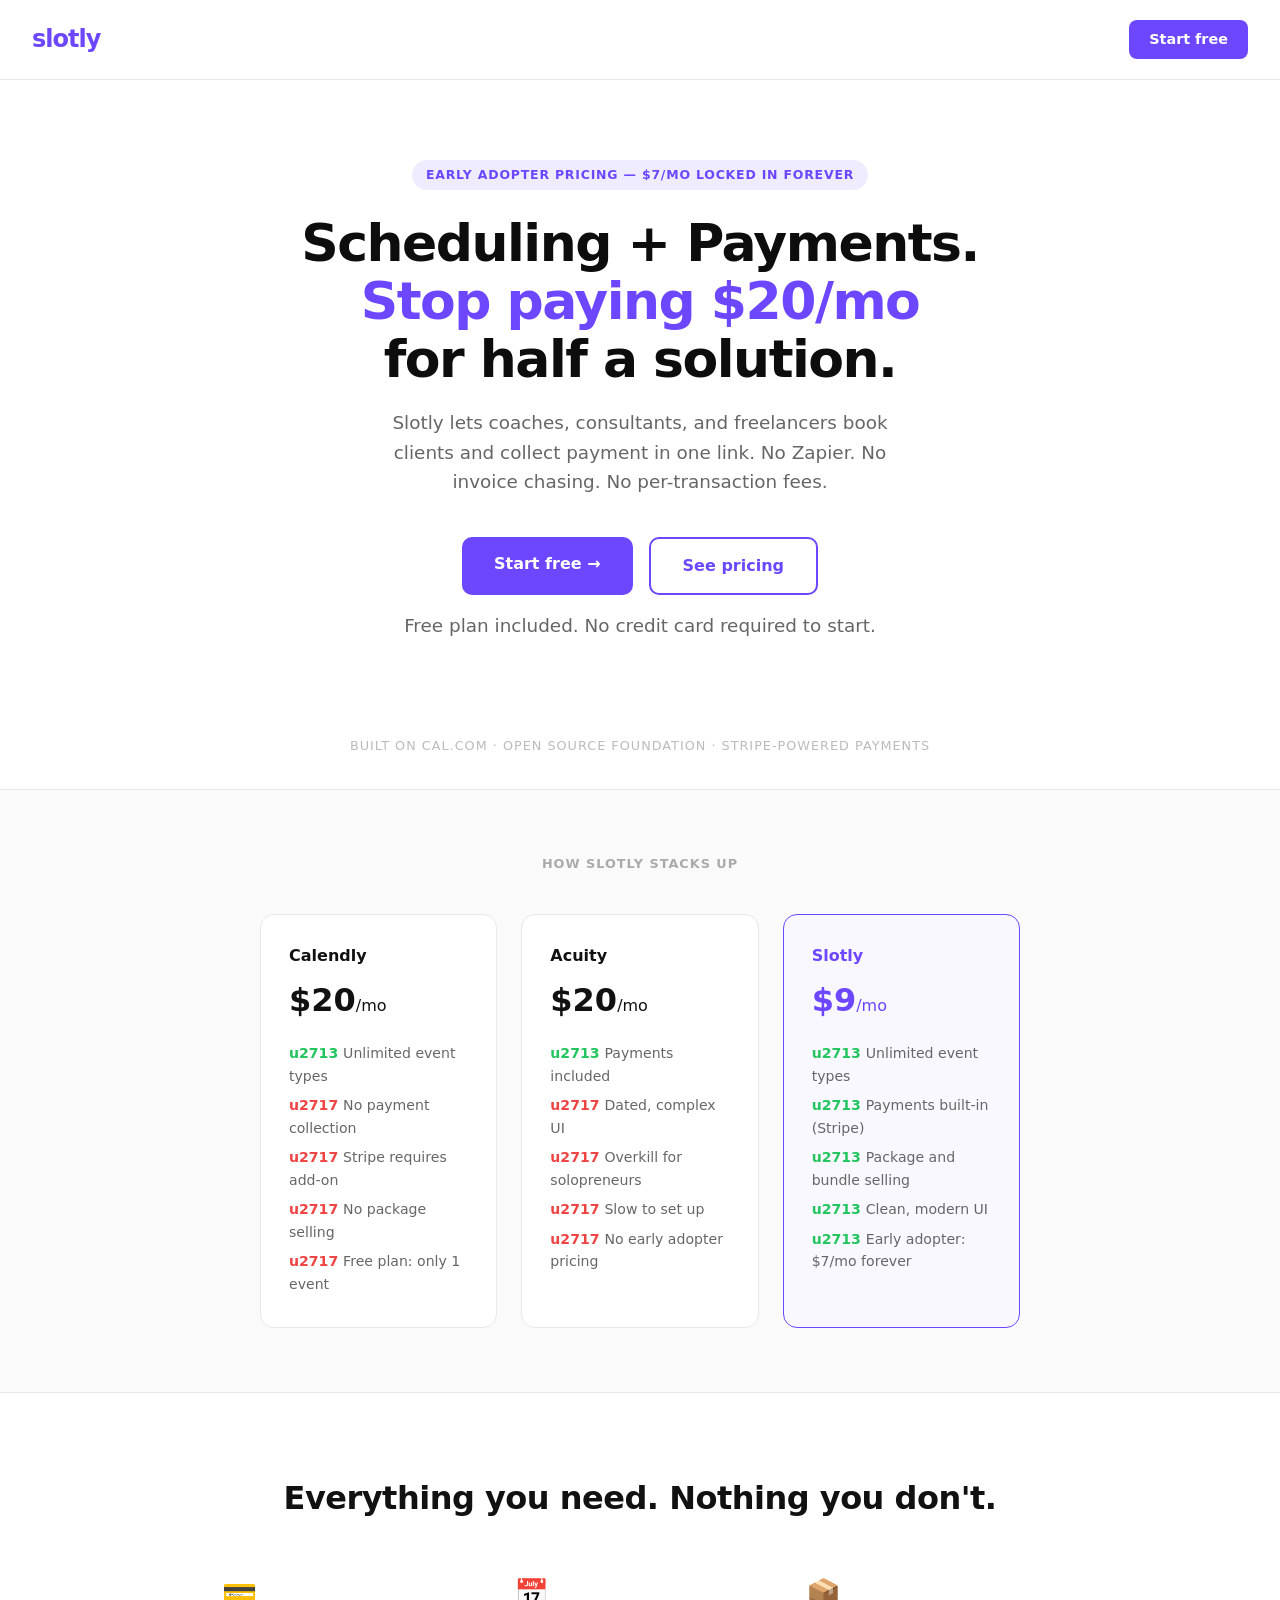
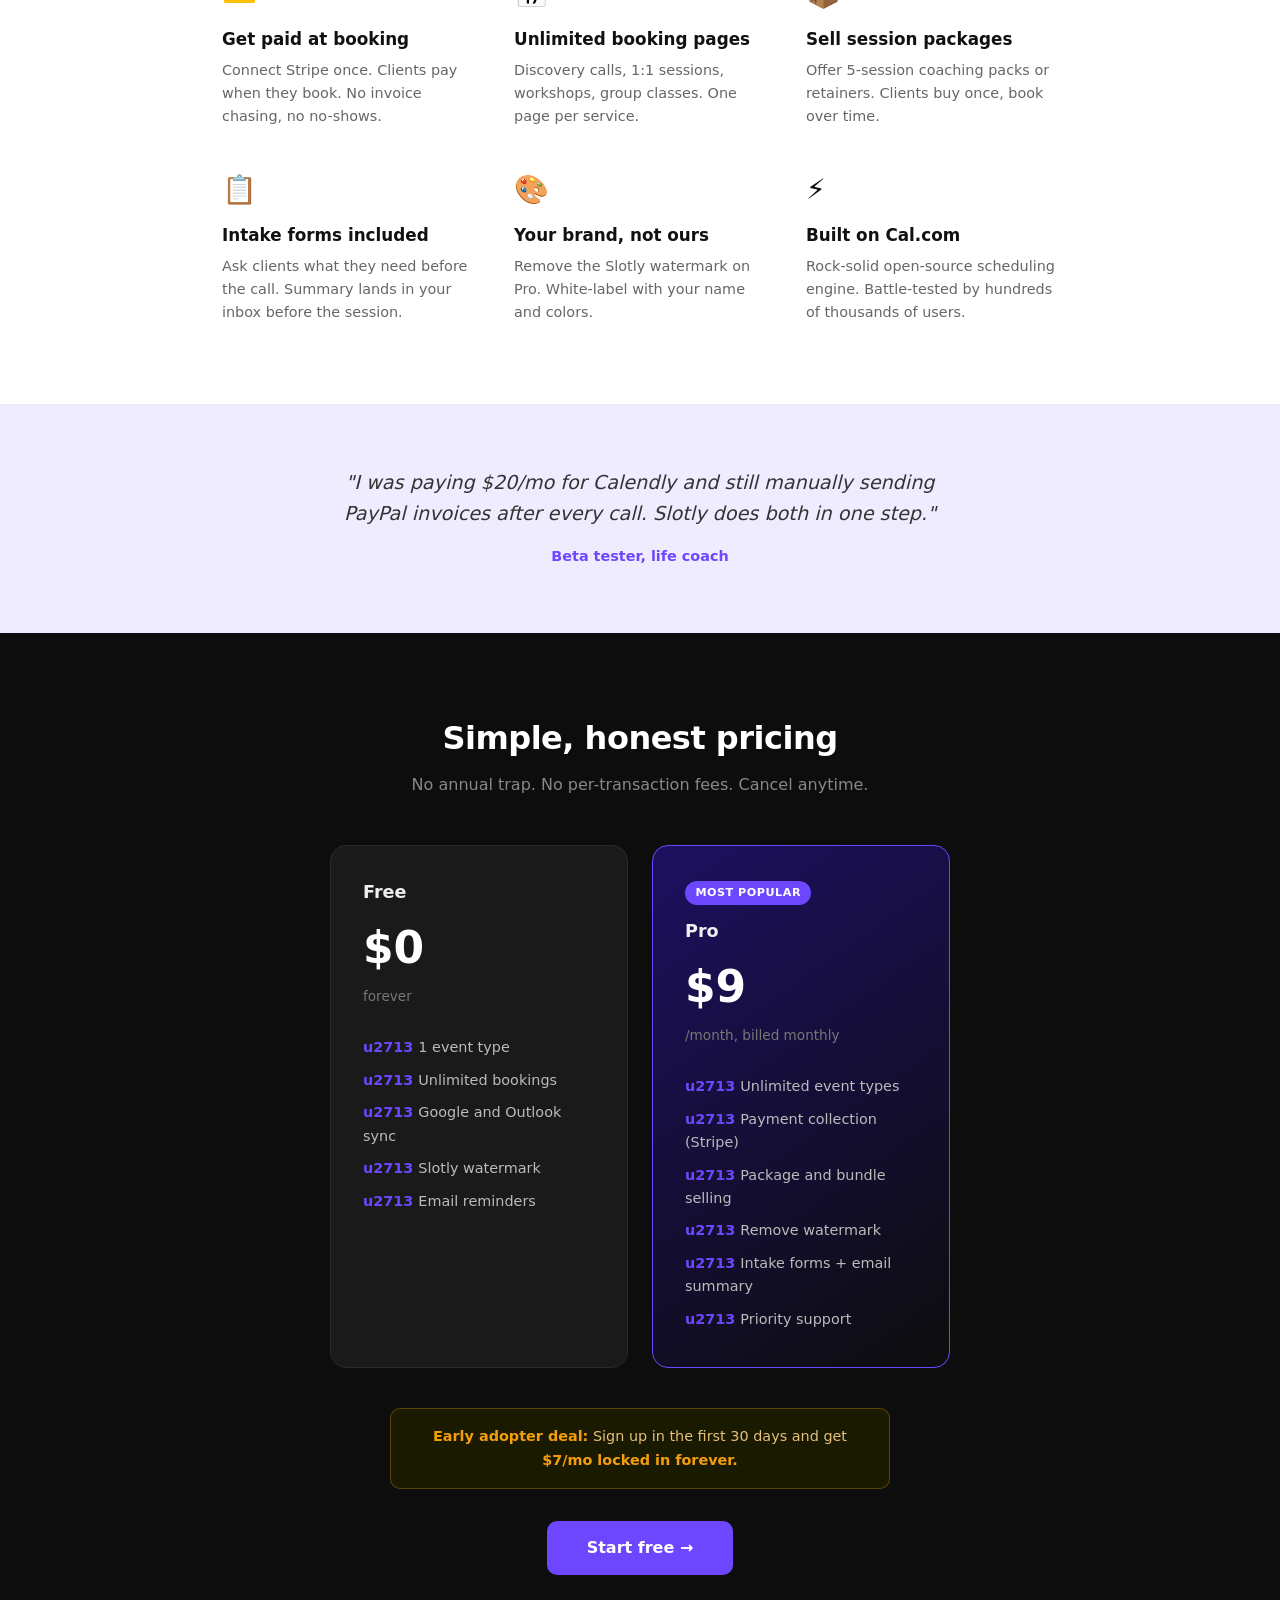
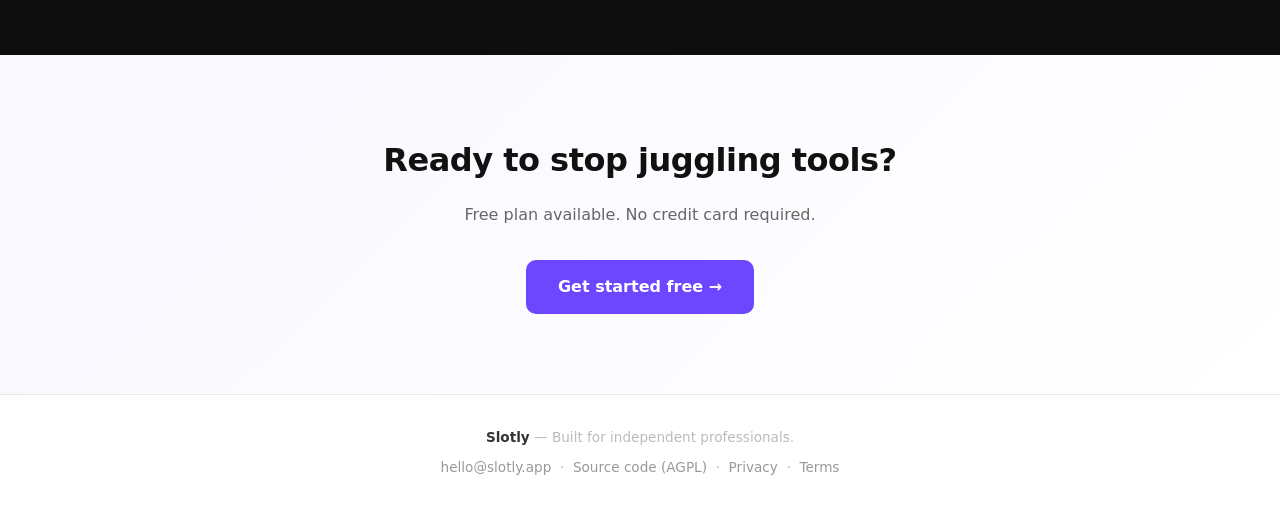
==== commit 21c8e278: "feat(landing): update CTA to point to live app at slotly-chi.vercel.app" ====
--- a/landing_page/index.html
+++ b/landing_page/index.html
@@ -5,8 +5,8 @@
   <meta name="viewport" content="width=device-width, initial-scale=1.0">
   <title>Slotly — Scheduling + Payments for Coaches and Consultants</title>
   <meta name="description" content="Book clients and collect payment in one link. $9/mo. No per-transaction fees.">
-  <meta property="og:title" content="Slotly — Scheduling + Payments. $9/mo.">
-  <meta property="og:description" content="Stop juggling Calendly and Stripe. One link, book and pay. Built for coaches, consultants, and freelancers.">
+  <meta property="og:title" content="Slotly — Book, pay, done.">
+  <meta property="og:description" content="Scheduling with built-in payments for coaches, consultants, and freelancers. Book and get paid in one step.">
   <meta property="og:type" content="website">
   <style>
     *, *::before, *::after { box-sizing: border-box; margin: 0; padding: 0; }
@@ -14,19 +14,19 @@
     body { font-family: -apple-system, BlinkMacSystemFont, 'Segoe UI', system-ui, sans-serif; color: #111; background: #fff; line-height: 1.6; }
     nav { display: flex; justify-content: space-between; align-items: center; padding: 1.25rem 2rem; border-bottom: 1px solid var(--border); position: sticky; top: 0; background: rgba(255,255,255,0.95); backdrop-filter: blur(8px); z-index: 100; }
     .logo { font-size: 1.5rem; font-weight: 800; color: var(--purple); text-decoration: none; letter-spacing: -1px; }
-    .nav-cta { background: var(--purple); color: white; border: none; padding: 0.5rem 1.25rem; border-radius: 8px; font-size: 0.9rem; font-weight: 600; cursor: pointer; text-decoration: none; transition: background 0.2s; }
+    .nav-cta { background: var(--purple); color: white; border: none; padding: 0.5rem 1.25rem; border-radius: 8px; font-size: 0.9rem; font-weight: 600; cursor: pointer; text-decoration: none; transition: background 0.2s; display: inline-block; }
     .nav-cta:hover { background: var(--purple-dark); }
     .hero { max-width: 760px; margin: 5rem auto 4rem; padding: 0 2rem; text-align: center; }
     .hero-badge { display: inline-block; background: var(--purple-light); color: var(--purple); font-size: 0.78rem; font-weight: 700; padding: 0.3rem 0.85rem; border-radius: 100px; margin-bottom: 1.5rem; text-transform: uppercase; letter-spacing: 0.8px; }
     .hero h1 { font-size: clamp(2rem, 5vw, 3.25rem); font-weight: 800; line-height: 1.12; letter-spacing: -1.5px; margin-bottom: 1.25rem; color: #0d0d0d; }
     .hero h1 .accent { color: var(--purple); }
     .hero p { font-size: 1.15rem; color: var(--muted); max-width: 560px; margin: 0 auto 2.5rem; }
-    .signup-form { display: flex; gap: 0.5rem; max-width: 460px; margin: 0 auto 1rem; flex-wrap: wrap; justify-content: center; }
-    .signup-form input[type="email"] { flex: 1; min-width: 220px; padding: 0.8rem 1rem; border: 2px solid var(--border); border-radius: 8px; font-size: 1rem; outline: none; transition: border-color 0.2s; }
-    .signup-form input[type="email"]:focus { border-color: var(--purple); }
-    .signup-form button { background: var(--purple); color: white; border: none; padding: 0.8rem 1.5rem; border-radius: 8px; font-size: 1rem; font-weight: 600; cursor: pointer; white-space: nowrap; transition: background 0.2s; }
-    .signup-form button:hover { background: var(--purple-dark); }
-    .form-note { font-size: 0.8rem; color: #999; }
+    .cta-group { display: flex; gap: 1rem; justify-content: center; flex-wrap: wrap; margin-bottom: 1rem; }
+    .btn-primary { background: var(--purple); color: white; padding: 0.9rem 2rem; border-radius: 10px; font-size: 1rem; font-weight: 700; text-decoration: none; transition: background 0.2s; display: inline-block; }
+    .btn-primary:hover { background: var(--purple-dark); }
+    .btn-secondary { background: transparent; color: var(--purple); padding: 0.9rem 2rem; border-radius: 10px; font-size: 1rem; font-weight: 600; text-decoration: none; border: 2px solid var(--purple); transition: all 0.2s; display: inline-block; }
+    .btn-secondary:hover { background: var(--purple); color: white; }
+    .cta-note { font-size: 0.8rem; color: #999; }
     .social-proof { text-align: center; padding: 2rem; color: #bbb; font-size: 0.8rem; text-transform: uppercase; letter-spacing: 1px; }
     .comparison { background: #fafafa; border-top: 1px solid var(--border); border-bottom: 1px solid var(--border); padding: 4rem 2rem; text-align: center; }
     .comparison h2 { font-size: 0.8rem; font-weight: 600; color: #aaa; text-transform: uppercase; letter-spacing: 1px; margin-bottom: 2.5rem; }
@@ -63,8 +63,10 @@
     .plan ul { list-style: none; font-size: 0.9rem; color: #bbb; }
     .plan ul li { padding: 0.3rem 0; }
     .plan ul li::before { content: "\u2713 "; color: var(--purple); font-weight: 700; }
-    .early-banner { background: #1a1a00; border: 1px solid rgba(245,158,11,0.3); border-radius: 10px; padding: 1rem 1.5rem; font-size: 0.9rem; color: #e5c07b; max-width: 500px; margin: 0 auto; }
+    .early-banner { background: #1a1a00; border: 1px solid rgba(245,158,11,0.3); border-radius: 10px; padding: 1rem 1.5rem; font-size: 0.9rem; color: #e5c07b; max-width: 500px; margin: 0 auto 2rem; }
     .early-banner strong { color: #f59e0b; }
+    .pricing-cta { display: inline-block; background: var(--purple); color: white; padding: 0.9rem 2.5rem; border-radius: 10px; font-size: 1rem; font-weight: 700; text-decoration: none; transition: background 0.2s; }
+    .pricing-cta:hover { background: var(--purple-dark); }
     .cta-bottom { padding: 5rem 2rem; text-align: center; background: linear-gradient(135deg, #f9f7ff 0%, #fff 100%); }
     .cta-bottom h2 { font-size: 2rem; font-weight: 800; letter-spacing: -0.5px; margin-bottom: 1rem; }
     .cta-bottom p { color: var(--muted); margin-bottom: 2rem; }
@@ -77,17 +79,17 @@
 <body>
 <nav>
   <a href="#" class="logo">slotly</a>
-  <a href="#signup" class="nav-cta">Get early access</a>
+  <a href="https://slotly-chi.vercel.app/auth/login" class="nav-cta">Start free</a>
 </nav>
 <section class="hero">
-  <div class="hero-badge">Early Access &mdash; $7/mo locked in forever</div>
+  <div class="hero-badge">Early adopter pricing &mdash; $7/mo locked in forever</div>
   <h1>Scheduling + Payments.<br><span class="accent">Stop paying $20/mo</span><br>for half a solution.</h1>
   <p>Slotly lets coaches, consultants, and freelancers book clients and collect payment in one link. No Zapier. No invoice chasing. No per-transaction fees.</p>
-  <form class="signup-form" id="signup" action="REPLACE_WITH_FORMSPREE_URL" method="POST">
-    <input type="email" name="email" placeholder="your@email.com" required autocomplete="email">
-    <button type="submit">Get early access</button>
-  </form>
-  <p class="form-note">Free plan included. No credit card required to start.</p>
+  <div class="cta-group">
+    <a href="https://slotly-chi.vercel.app/auth/login" class="btn-primary">Start free &rarr;</a>
+    <a href="#pricing" class="btn-secondary">See pricing</a>
+  </div>
+  <p class="cta-note">Free plan included. No credit card required to start.</p>
 </section>
 <div class="social-proof">Built on Cal.com &middot; Open source foundation &middot; Stripe-powered payments</div>
 <section class="comparison">
@@ -143,7 +145,7 @@
   <blockquote>"I was paying $20/mo for Calendly and still manually sending PayPal invoices after every call. Slotly does both in one step."</blockquote>
   <cite>Beta tester, life coach</cite>
 </section>
-<section class="pricing">
+<section class="pricing" id="pricing">
   <h2>Simple, honest pricing</h2>
   <p class="subtitle">No annual trap. No per-transaction fees. Cancel anytime.</p>
   <div class="pricing-grid">
@@ -157,15 +159,13 @@
       <ul><li>Unlimited event types</li><li>Payment collection (Stripe)</li><li>Package and bundle selling</li><li>Remove watermark</li><li>Intake forms + email summary</li><li>Priority support</li></ul>
     </div>
   </div>
-  <div class="early-banner"><strong>Early adopter deal:</strong> Sign up in the first 30 days and get <strong>$7/mo locked in forever.</strong> Price never goes up.</div>
+  <div class="early-banner"><strong>Early adopter deal:</strong> Sign up in the first 30 days and get <strong>$7/mo locked in forever.</strong></div>
+  <a href="https://slotly-chi.vercel.app/auth/login" class="pricing-cta">Start free &rarr;</a>
 </section>
 <section class="cta-bottom">
   <h2>Ready to stop juggling tools?</h2>
-  <p>Join the early access list. Get Slotly at the founder price.</p>
-  <form class="signup-form" action="REPLACE_WITH_FORMSPREE_URL" method="POST">
-    <input type="email" name="email" placeholder="your@email.com" required autocomplete="email">
-    <button type="submit">Join early access</button>
-  </form>
+  <p>Free plan available. No credit card required.</p>
+  <a href="https://slotly-chi.vercel.app/auth/login" class="btn-primary">Get started free &rarr;</a>
 </section>
 <footer>
   <p style="margin-bottom:0.5rem;"><strong style="color:#333;">Slotly</strong> &mdash; Built for independent professionals.</p>
